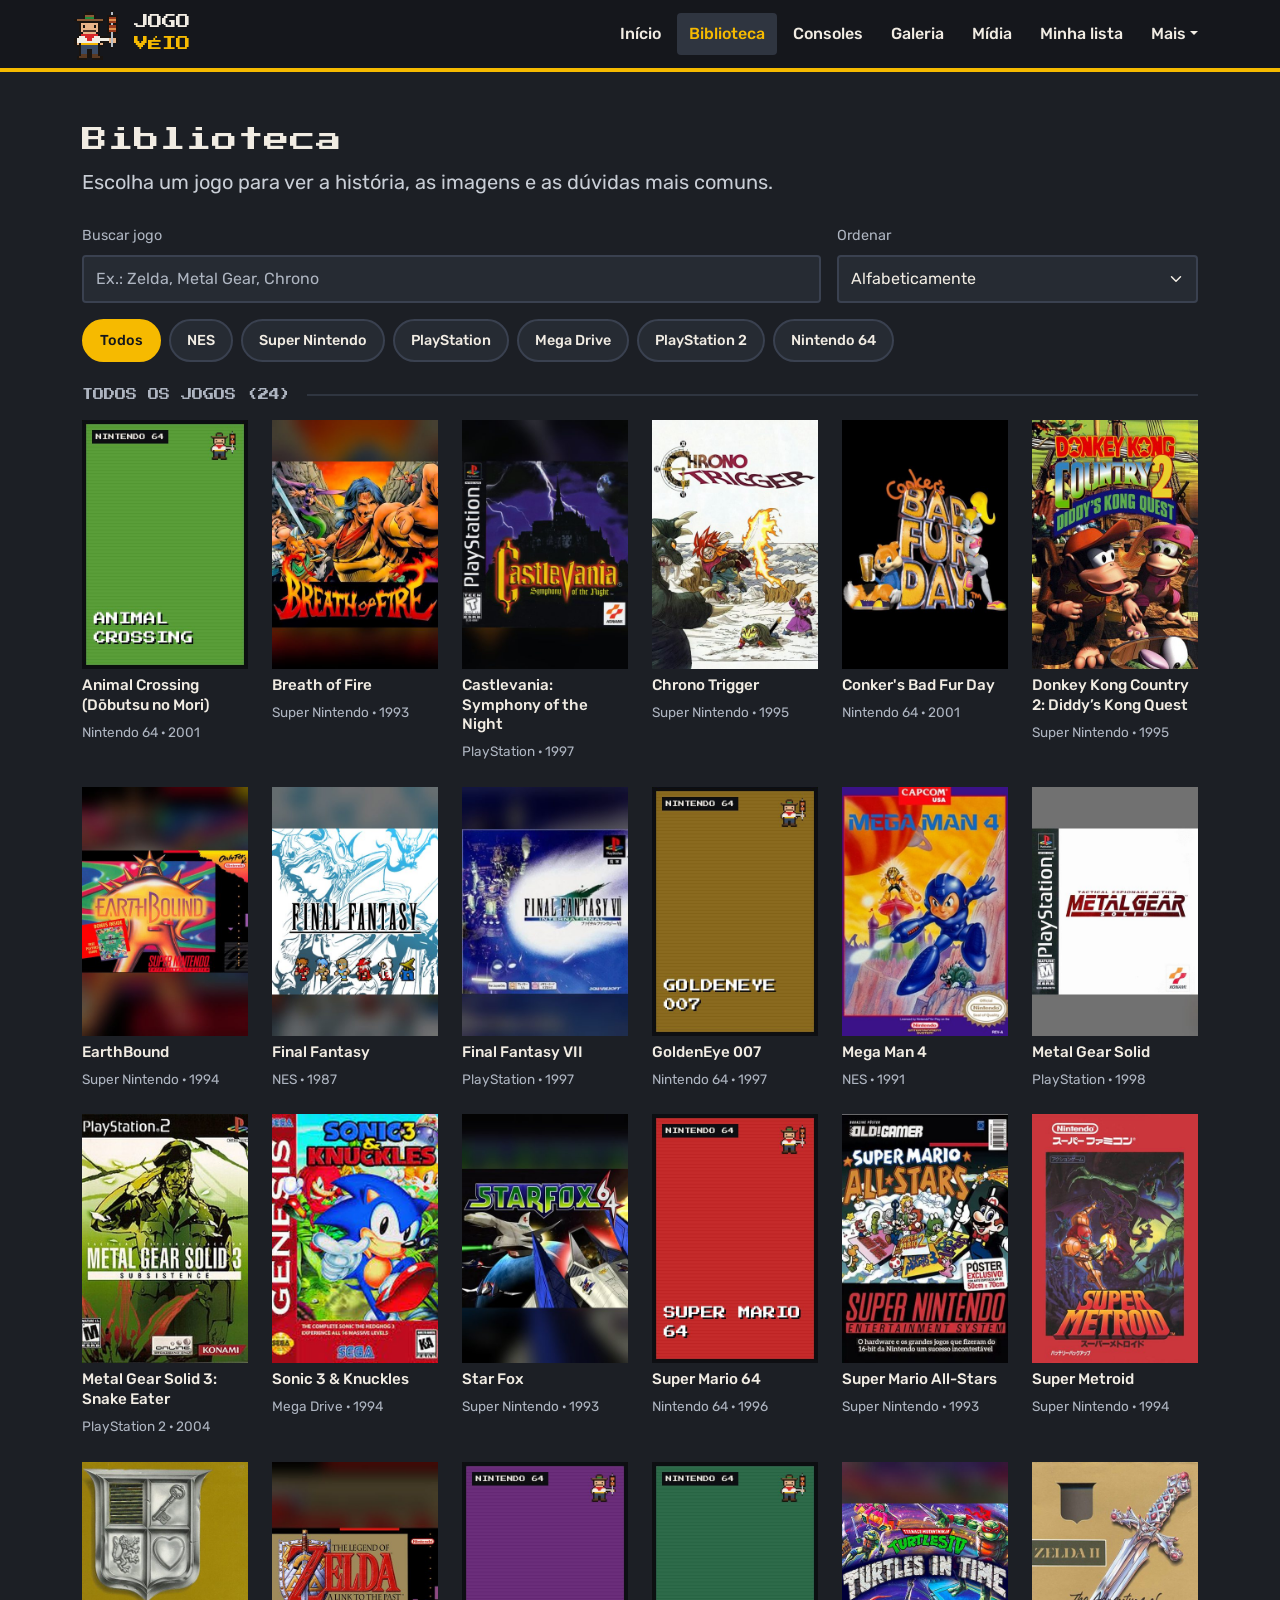
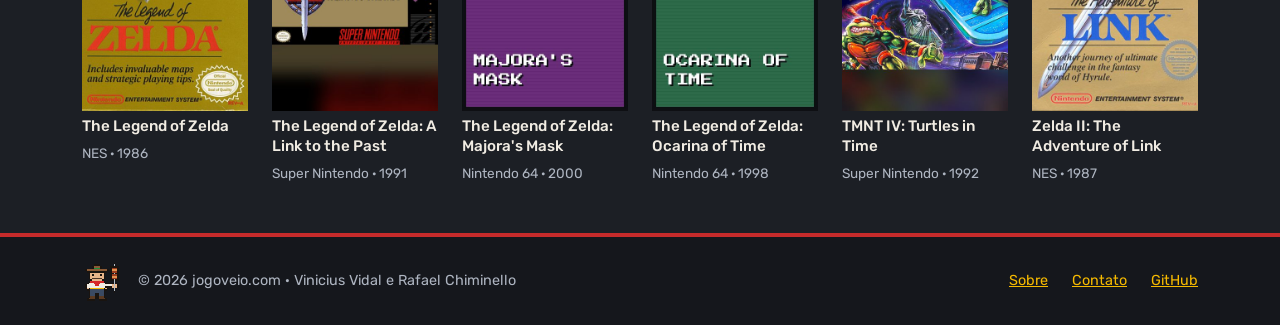
==== biblioteca.html @ 81c116ad "Primeira versão do Jogo Véio" ====
<!DOCTYPE html>
<html lang="pt-BR">
<head>
  <meta charset="UTF-8">
  <meta name="viewport" content="width=device-width, initial-scale=1.0">
  <title>Biblioteca | Jogo Véio</title>
  <link rel="icon" href="img/favicon.png">
  <link rel="stylesheet" href="css/bootstrap.min.css">
  <link rel="stylesheet" href="css/estilo.css">
</head>
<body>
  <header id="topo">
    <nav class="navbar navbar-expand-lg navbar-dark container py-2">
      <a class="marca" href="index.html">
        <img class="pixelado" src="img/logo.png" alt="Logo do Jogo Véio: gaúcho em pixel art segurando um espeto">
        <span class="marca-nome">JOGO<br><span>VÉIO</span></span>
      </a>
      <button class="navbar-toggler" type="button" data-bs-toggle="collapse" data-bs-target="#menu" aria-controls="menu" aria-expanded="false" aria-label="Abrir menu">
        <span class="navbar-toggler-icon"></span>
      </button>
      <div class="collapse navbar-collapse justify-content-end" id="menu">
        <ul class="navbar-nav gap-1 mt-3 mt-lg-0">
          <li class="nav-item"><a class="menu-link d-block" href="index.html">Início</a></li>
          <li class="nav-item"><a class="menu-link d-block ativo" href="biblioteca.html">Biblioteca</a></li>
          <li class="nav-item"><a class="menu-link d-block" href="consoles.html">Consoles</a></li>
          <li class="nav-item"><a class="menu-link d-block" href="galeria.html">Galeria</a></li>
          <li class="nav-item"><a class="menu-link d-block" href="midia.html">Mídia</a></li>
          <li class="nav-item"><a class="menu-link d-block" href="minha-lista.html">Minha lista</a></li>
          <li class="nav-item dropdown">
            <a class="menu-link d-block dropdown-toggle" href="#" role="button" data-bs-toggle="dropdown" aria-expanded="false">Mais</a>
            <ul class="dropdown-menu dropdown-menu-end">
              <li><a class="dropdown-item" href="comparativo.html">Comparativo</a></li>
              <li><a class="dropdown-item" href="sobre.html">Sobre</a></li>
              <li><a class="dropdown-item" href="contato.html">Contato</a></li>
              <li><hr class="dropdown-divider"></li>
              <li><a class="dropdown-item" href="https://retroachievements.org" target="_blank" rel="noopener">RetroAchievements</a></li>
              <li><a class="dropdown-item" href="https://github.com" target="_blank" rel="noopener">GitHub do projeto</a></li>
            </ul>
          </li>
        </ul>
      </div>
    </nav>
  </header>
  <main class="container py-5">
    <section class="mb-4">
      <h1>Biblioteca</h1>
      <p class="texto-suave fs-5 m-0">Escolha um jogo para ver a história, as imagens e as dúvidas mais comuns.</p>
    </section>

    <section class="d-flex flex-column gap-3 mb-4" aria-label="Busca e filtros">
      <div class="row g-3 align-items-end">
        <div class="col-md-8">
          <label class="form-label" for="busca">Buscar jogo</label>
          <input class="form-control campo-busca" type="search" id="busca" placeholder="Ex.: Zelda, Metal Gear, Chrono">
        </div>
        <div class="col-md-4">
          <label class="form-label" for="ordem">Ordenar</label>
          <select class="form-select campo-busca" id="ordem">
            <option value="nome">Alfabeticamente</option>
            <option value="ano">Ano de lançamento</option>
            <option value="console">Console</option>
          </select>
        </div>
      </div>
      <div class="d-flex flex-wrap gap-2" id="filtros"></div>
    </section>

    <p class="contador" id="contador">TODOS OS JOGOS</p>
    <div class="alert alert-escuro d-none" id="aviso-vazio" role="alert">
      Nenhum jogo encontrado. Tente outro nome ou escolha "Todos" nos consoles.
    </div>
    <div class="grade-capas" id="grade"></div>
  </main>

  <footer id="rodape">
    <div class="container py-4 d-flex flex-wrap gap-3 justify-content-between align-items-center">
      <div class="d-flex align-items-center gap-3">
        <img class="pixelado" src="img/logo.png" alt="">
        <span>© 2026 jogoveio.com · Vinicius Vidal e Rafael Chiminello</span>
      </div>
      <div class="d-flex gap-4">
        <a href="sobre.html">Sobre</a>
        <a href="contato.html">Contato</a>
        <a href="https://github.com" target="_blank" rel="noopener">GitHub</a>
      </div>
    </div>
  </footer>
  <script src="js/bootstrap.bundle.min.js"></script>
  <script src="js/dados.js"></script>
  <script src="js/biblioteca.js"></script>
</body>
</html>
---- css/estilo.css ----
/*
  Jogo Véio - jogoveio.com
  Arquivo: estilo.css
  Descrição: estilos gerais do site (cores, fontes, menu, cards, páginas e responsividade).
  Autores: Vinicius Vidal e Rafael Chiminello
  Disciplina: Desenvolvimento Front-End para Web - Universidade Positivo - 2026
*/

@font-face {
  font-family: "Press Start 2P";
  src: url("../fonts/press-start-2p.woff2") format("woff2");
  font-weight: 400;
  font-display: swap;
}

@font-face {
  font-family: "Rubik";
  src: url("../fonts/rubik-400.woff2") format("woff2");
  font-weight: 400;
  font-display: swap;
}

@font-face {
  font-family: "Rubik";
  src: url("../fonts/rubik-500.woff2") format("woff2");
  font-weight: 500;
  font-display: swap;
}

@font-face {
  font-family: "Rubik";
  src: url("../fonts/rubik-700.woff2") format("woff2");
  font-weight: 700;
  font-display: swap;
}

:root {
  --fundo: #1C1F25;
  --fundo-escuro: #15171C;
  --superficie: #262B33;
  --superficie-2: #2F3540;
  --borda: #3A4150;
  --texto: #F1ECE3;
  --texto-suave: #C9CED6;
  --texto-apagado: #AEB5C1;
  --amarelo: #F6BA00;
  --amarelo-claro: #FFD34D;
  --verde: #2E9E4F;
  --verde-claro: #6FD08C;
  --vermelho: #C62B2B;
  --preto: #0D0F12;
  --fonte-pixel: "Press Start 2P", "Courier New", monospace;
  --fonte-texto: "Rubik", "Segoe UI", Arial, sans-serif;
}

body {
  background-color: var(--fundo);
  color: var(--texto);
  font-family: var(--fonte-texto);
  font-size: 1rem;
  line-height: 1.6;
  min-height: 100vh;
  display: flex;
  flex-direction: column;
}

main {
  flex: 1;
}

h1,
h2,
h3 {
  font-family: var(--fonte-pixel);
  line-height: 1.5;
  font-weight: 400;
}

h1 {
  font-size: 1.6rem;
}

h2 {
  font-size: 1.1rem;
  margin-bottom: 1.25rem;
}

h3 {
  font-size: 0.85rem;
}

a {
  color: var(--amarelo);
}

a:hover {
  color: var(--amarelo-claro);
}

img {
  max-width: 100%;
}

:focus-visible {
  outline: 3px solid var(--amarelo);
  outline-offset: 2px;
}

.pixelado {
  image-rendering: pixelated;
}

.texto-suave {
  color: var(--texto-suave);
}

.texto-apagado {
  color: var(--texto-apagado);
}

#topo {
  background-color: var(--fundo-escuro);
  border-bottom: 4px solid var(--amarelo);
}

.marca {
  display: flex;
  align-items: center;
  gap: 0.75rem;
  color: var(--texto);
  text-decoration: none;
}

.marca:hover {
  color: var(--texto);
}

.marca img {
  width: 52px;
  height: 52px;
}

.marca-nome {
  font-family: var(--fonte-pixel);
  font-size: 0.9rem;
  line-height: 1.5;
}

.marca-nome span {
  color: var(--amarelo);
}

.menu-link {
  color: var(--texto);
  font-weight: 500;
  padding: 0.5rem 0.75rem;
  border-radius: 4px;
  text-decoration: none;
  transition: background-color 0.15s, color 0.15s;
}

.menu-link:hover,
.menu-link.ativo {
  background-color: var(--superficie-2);
  color: var(--amarelo);
}

.navbar-toggler {
  border: 2px solid var(--borda);
}

.dropdown-menu {
  background-color: var(--superficie);
  border: 2px solid var(--borda);
}

.dropdown-item {
  color: var(--texto);
}

.dropdown-item:hover,
.dropdown-item:focus {
  background-color: var(--superficie-2);
  color: var(--amarelo);
}

.botao-pixel {
  display: inline-block;
  font-family: var(--fonte-pixel);
  font-size: 0.75rem;
  line-height: 1.4;
  padding: 1rem 1.25rem;
  border: 3px solid var(--preto);
  box-shadow: 5px 5px 0 var(--preto);
  text-decoration: none;
  cursor: pointer;
  transition: transform 0.1s, box-shadow 0.1s;
}

.botao-pixel:hover {
  transform: translate(2px, 2px);
  box-shadow: 3px 3px 0 var(--preto);
}

.botao-amarelo {
  background-color: var(--amarelo);
  color: var(--fundo-escuro);
}

.botao-amarelo:hover {
  color: var(--fundo-escuro);
}

.botao-escuro {
  background-color: var(--superficie);
  color: var(--texto);
}

.botao-escuro:hover {
  color: var(--texto);
}

.botao-verde {
  background-color: var(--verde);
  color: var(--fundo-escuro);
}

#destaque {
  padding: 4rem 0 3rem;
}

#destaque h1 {
  font-size: 2rem;
}

.destaque-sub {
  color: var(--verde-claro);
  font-family: var(--fonte-pixel);
  font-size: 0.7rem;
}

.moldura-logo {
  width: 320px;
  max-width: 100%;
  aspect-ratio: 1 / 1;
  background-color: var(--superficie);
  border: 4px solid var(--preto);
  box-shadow: 10px 10px 0 var(--amarelo);
  display: flex;
  align-items: center;
  justify-content: center;
}

.moldura-logo img {
  width: 85%;
}

.faixa-consoles {
  background-color: var(--fundo-escuro);
  border-top: 2px solid var(--superficie-2);
  border-bottom: 2px solid var(--superficie-2);
}

.pilula {
  background-color: var(--superficie);
  color: var(--texto);
  border: 2px solid var(--borda);
  border-radius: 999px;
  padding: 0.5rem 1rem;
  font-size: 0.9rem;
  font-weight: 500;
  text-decoration: none;
  white-space: nowrap;
  cursor: pointer;
}

.pilula:hover {
  border-color: var(--amarelo);
  color: var(--amarelo);
}

.pilula.ativa {
  background-color: var(--amarelo);
  border-color: var(--amarelo);
  color: var(--fundo-escuro);
}

.card-jogo {
  background-color: var(--superficie);
  border: 3px solid var(--preto);
  border-radius: 0;
  box-shadow: 6px 6px 0 var(--preto);
  color: var(--texto);
  height: 100%;
}

.card-jogo .card-img-top {
  border-radius: 0;
  aspect-ratio: 3 / 4;
  object-fit: cover;
  object-position: center;
  border-bottom: 3px solid var(--preto);
}

.card-jogo .card-title {
  font-family: var(--fonte-texto);
  font-size: 1.1rem;
  font-weight: 700;
}

.lista-duvidas a {
  display: flex;
  justify-content: space-between;
  align-items: center;
  gap: 1rem;
  background-color: var(--superficie);
  color: var(--texto);
  text-decoration: none;
  padding: 1rem 1.25rem;
  border-left: 6px solid var(--amarelo);
  margin-bottom: 0.75rem;
}

.lista-duvidas a:hover {
  background-color: var(--superficie-2);
}

.caixa-assistente {
  background-color: var(--verde);
  color: var(--preto);
  border: 3px solid var(--preto);
  box-shadow: 6px 6px 0 var(--preto);
  padding: 1.75rem;
}

.caixa-assistente h2 {
  font-size: 0.95rem;
}

.campo-busca {
  background-color: var(--superficie);
  color: var(--texto);
  border: 2px solid var(--borda);
  border-radius: 4px;
  min-height: 48px;
}

.campo-busca::placeholder {
  color: var(--texto-apagado);
}

.campo-busca:focus {
  background-color: var(--superficie);
  color: var(--texto);
  border-color: var(--amarelo);
  box-shadow: none;
}

.form-label {
  color: var(--texto-apagado);
  font-size: 0.9rem;
}

.grade-capas {
  display: grid;
  grid-template-columns: repeat(auto-fill, minmax(160px, 1fr));
  gap: 1.5rem;
}

.capa-link {
  display: flex;
  flex-direction: column;
  gap: 0.4rem;
  color: var(--texto);
  text-decoration: none;
}

.capa-link img {
  aspect-ratio: 2 / 3;
  width: 100%;
  object-fit: cover;
  transition: transform 0.15s, box-shadow 0.15s;
}

.capa-link:hover {
  color: var(--amarelo);
}

.capa-link:hover img {
  transform: translateY(-6px);
  box-shadow: 0 0 0 3px var(--amarelo);
}

.capa-nome {
  font-weight: 500;
  font-size: 0.95rem;
  line-height: 1.3;
}

.capa-info {
  font-size: 0.85rem;
  color: var(--texto-apagado);
}

.contador {
  display: flex;
  align-items: center;
  gap: 1rem;
  font-family: var(--fonte-pixel);
  font-size: 0.7rem;
  color: var(--texto-apagado);
}

.contador::after {
  content: "";
  flex: 1;
  height: 2px;
  background-color: var(--superficie-2);
}

.alert-escuro {
  background-color: var(--superficie);
  color: var(--texto);
  border: 2px solid var(--borda);
}

#rodape {
  background-color: var(--fundo-escuro);
  border-top: 4px solid var(--vermelho);
  color: var(--texto-apagado);
  font-size: 0.9rem;
}

#rodape img {
  width: 40px;
  height: 40px;
}

@media (max-width: 575.98px) {
  h1 {
    font-size: 1.2rem;
  }

  #destaque {
    padding: 2rem 0;
  }

  #destaque h1 {
    font-size: 1.25rem;
  }

  .moldura-logo {
    width: 160px;
    box-shadow: 6px 6px 0 var(--amarelo);
  }

  .faixa-consoles .d-flex {
    flex-wrap: nowrap !important;
    overflow-x: auto;
  }

  .grade-capas {
    grid-template-columns: repeat(2, 1fr);
    gap: 1rem;
  }

  .botao-pixel {
    display: block;
    text-align: center;
  }
}

@media (prefers-reduced-motion: reduce) {
  * {
    transition: none !important;
  }
}

.numero {
  display: flex;
  flex-direction: column;
  align-items: center;
  gap: 0.25rem;
  min-width: 140px;
}

.numero-valor {
  font-family: var(--fonte-pixel);
  font-size: 1.75rem;
  color: var(--amarelo);
}

.numero-rotulo {
  color: var(--texto-apagado);
  font-size: 0.95rem;
}

.cartao-equipe {
  background-color: var(--superficie);
  border: 3px solid var(--preto);
  box-shadow: 6px 6px 0 var(--preto);
  padding: 1.5rem;
  height: 100%;
}

.avatar-pixel {
  flex: 0 0 auto;
  width: 72px;
  height: 72px;
  display: flex;
  align-items: center;
  justify-content: center;
  background-color: var(--amarelo);
  color: var(--preto);
  border: 3px solid var(--preto);
  font-family: var(--fonte-pixel);
  font-size: 1rem;
}

.contadores {
  display: flex;
  flex-wrap: wrap;
  gap: 1rem;
}

.contador-status {
  flex: 1 1 140px;
  background-color: var(--superficie);
  border-top: 5px solid var(--borda);
  padding: 1rem 1.25rem;
  display: flex;
  flex-direction: column;
}

.contador-status strong {
  font-family: var(--fonte-pixel);
  font-size: 1.4rem;
  font-weight: 400;
}

.status-quero {
  border-top-color: var(--amarelo);
}

.status-jogando {
  border-top-color: #4D8FE8;
}

.status-zerado {
  border-top-color: var(--verde);
}

.caixa-formulario {
  background-color: var(--superficie);
  border: 3px solid var(--preto);
  box-shadow: 6px 6px 0 var(--preto);
  padding: 1.5rem;
}

.item-lista {
  display: flex;
  gap: 1rem;
  background-color: var(--superficie);
  border: 3px solid var(--preto);
  box-shadow: 5px 5px 0 var(--preto);
  padding: 1rem;
  height: 100%;
}

.item-lista img {
  width: 96px;
  flex: 0 0 96px;
  aspect-ratio: 2 / 3;
  object-fit: cover;
  border: 2px solid var(--preto);
  align-self: flex-start;
}

.item-lista .form-select,
.item-lista .form-control {
  min-height: 40px;
}

.etiqueta-status {
  display: inline-block;
  font-size: 0.8rem;
  font-weight: 700;
  padding: 0.2rem 0.6rem;
  color: var(--preto);
}

@media (max-width: 575.98px) {
  .numero-valor {
    font-size: 1.3rem;
  }

  .item-lista img {
    width: 72px;
    flex-basis: 72px;
  }
}

.form-select.campo-busca {
  --bs-form-select-bg-img: url("data:image/svg+xml,%3csvg xmlns='http://www.w3.org/2000/svg' viewBox='0 0 16 16'%3e%3cpath fill='none' stroke='%23F1ECE3' stroke-linecap='round' stroke-linejoin='round' stroke-width='2' d='m2 5 6 6 6-6'/%3e%3c/svg%3e");
}

.btn-outline-danger {
  --bs-btn-color: #FF8A8A;
  --bs-btn-border-color: #FF8A8A;
  --bs-btn-hover-bg: #C62B2B;
  --bs-btn-hover-border-color: #C62B2B;
  --bs-btn-hover-color: #FFFFFF;
}

.tabela-veio {
  --bs-table-bg: var(--superficie);
  --bs-table-color: var(--texto);
  --bs-table-hover-bg: var(--superficie-2);
  --bs-table-hover-color: var(--texto);
  --bs-table-border-color: var(--borda);
  border: 3px solid var(--preto);
  box-shadow: 6px 6px 0 var(--preto);
  margin-bottom: 1rem;
}

.tabela-veio thead th {
  background-color: var(--fundo-escuro);
  color: var(--amarelo);
  white-space: nowrap;
}

.tabela-veio a {
  font-weight: 500;
}

#tabela-jogos tbody th {
  font-weight: 500;
  min-width: 220px;
}

.botao-coluna {
  background: none;
  border: 0;
  padding: 0;
  color: inherit;
  font-weight: 700;
  cursor: pointer;
}

.botao-coluna:hover {
  text-decoration: underline;
}

.tabela-duelo th[scope="row"] {
  color: var(--texto-apagado);
  font-weight: 500;
  width: 22%;
}

.tabela-duelo td {
  width: 39%;
}

.capa-duelo {
  width: 110px;
  aspect-ratio: 2 / 3;
  object-fit: cover;
  border: 2px solid var(--preto);
}

.grade-galeria {
  display: grid;
  grid-template-columns: repeat(auto-fill, minmax(220px, 1fr));
  grid-auto-flow: dense;
  gap: 1rem;
}

.item-galeria {
  margin: 0;
  display: flex;
  flex-direction: column;
  gap: 0.4rem;
}

.item-galeria:nth-child(7n + 1) {
  grid-column: span 2;
  grid-row: span 2;
}

.item-galeria button {
  flex: 1;
  padding: 0;
  border: 3px solid var(--preto);
  background-color: var(--fundo-escuro);
  cursor: zoom-in;
  overflow: hidden;
}

.item-galeria img {
  display: block;
  width: 100%;
  height: 100%;
  aspect-ratio: 4 / 3;
  object-fit: cover;
  transition: transform 0.2s;
}

.item-galeria button:hover img,
.item-galeria button:focus-visible img {
  transform: scale(1.05);
}

.item-galeria figcaption {
  display: flex;
  flex-direction: column;
  font-size: 0.85rem;
  line-height: 1.3;
}

.item-galeria figcaption span {
  color: var(--texto-apagado);
}

.caixa-ampliada {
  width: min(960px, 94vw);
  padding: 0;
  background-color: var(--fundo-escuro);
  color: var(--texto);
  border: 4px solid var(--amarelo);
}

.caixa-ampliada::backdrop {
  background-color: rgba(0, 0, 0, 0.85);
}

.caixa-ampliada img {
  display: block;
  width: 100%;
  max-height: 72vh;
  object-fit: contain;
  background-color: #000000;
}

.rodape-ampliada {
  display: flex;
  justify-content: space-between;
  align-items: center;
  gap: 1rem;
  padding: 0.75rem 1rem;
}

.fechar-ampliada {
  position: absolute;
  top: 0.5rem;
  right: 0.5rem;
  width: 44px;
  height: 44px;
  background-color: var(--fundo-escuro);
  color: var(--texto);
  border: 2px solid var(--borda);
  font-size: 1.5rem;
  line-height: 1;
  cursor: pointer;
}

@media (max-width: 575.98px) {
  .grade-galeria {
    grid-template-columns: repeat(2, 1fr);
    gap: 0.75rem;
  }

  .item-galeria:nth-child(7n + 1) {
    grid-column: span 2;
    grid-row: auto;
  }
}
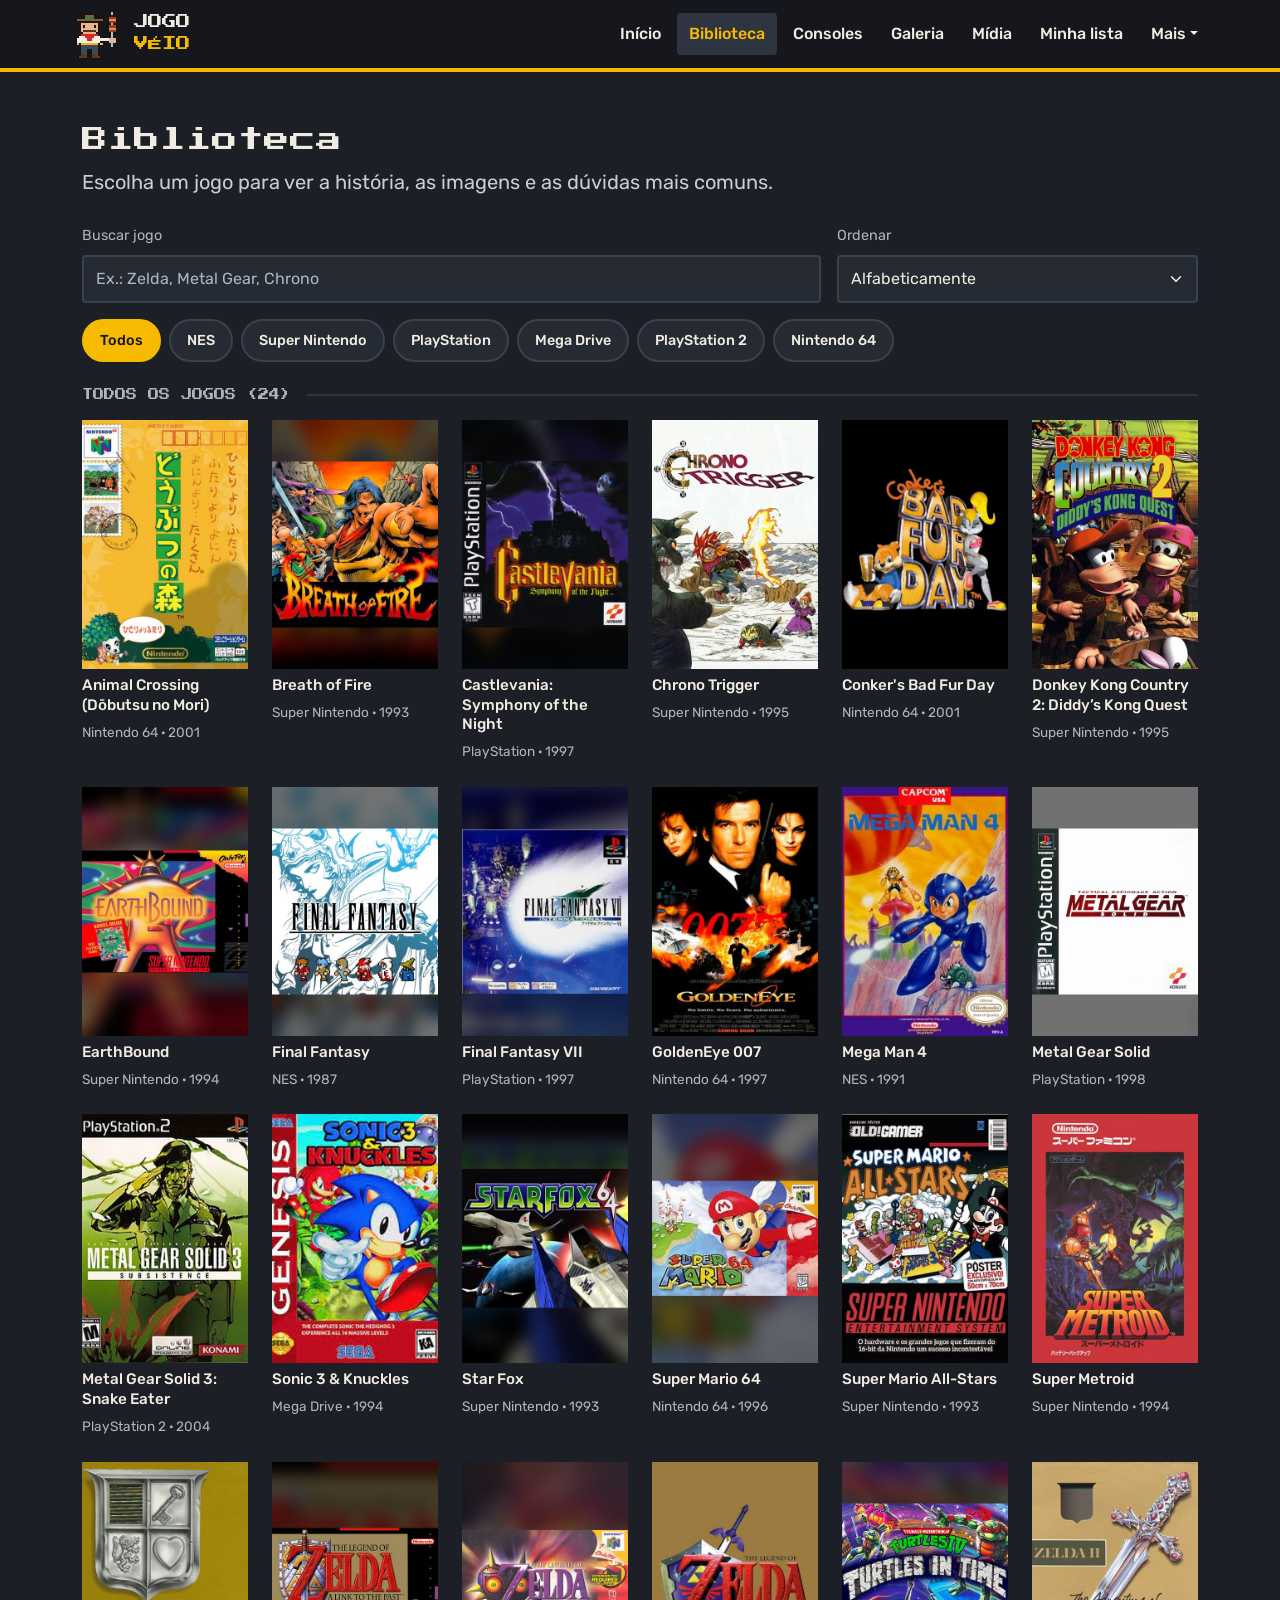
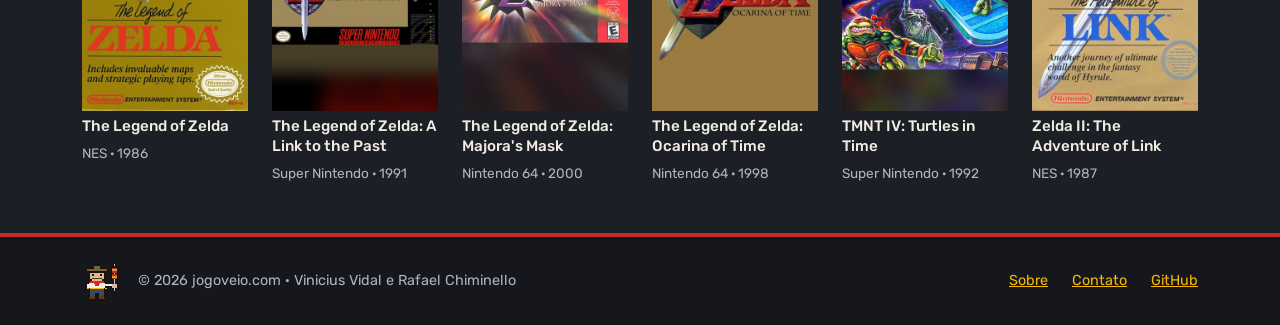
==== commit 6e505574: "Versão Final" ====
--- a/biblioteca.html
+++ b/biblioteca.html
@@ -34,7 +34,7 @@
               <li><a class="dropdown-item" href="contato.html">Contato</a></li>
               <li><hr class="dropdown-divider"></li>
               <li><a class="dropdown-item" href="https://retroachievements.org" target="_blank" rel="noopener">RetroAchievements</a></li>
-              <li><a class="dropdown-item" href="https://github.com" target="_blank" rel="noopener">GitHub do projeto</a></li>
+              <li><a class="dropdown-item" href="https://github.com/viniciusvidall27-beep/jogo_veio" target="_blank" rel="noopener">GitHub do projeto</a></li>
             </ul>
           </li>
         </ul>
@@ -81,7 +81,7 @@
       <div class="d-flex gap-4">
         <a href="sobre.html">Sobre</a>
         <a href="contato.html">Contato</a>
-        <a href="https://github.com" target="_blank" rel="noopener">GitHub</a>
+        <a href="https://github.com/viniciusvidall27-beep/jogo_veio" target="_blank" rel="noopener">GitHub</a>
       </div>
     </div>
   </footer>
--- a/css/estilo.css
+++ b/css/estilo.css
@@ -774,3 +774,287 @@
     grid-row: auto;
   }
 }
+
+.tabela-duelo .linha-idade {
+  color: var(--amarelo);
+  padding-top: 0.9rem;
+  padding-bottom: 0.9rem;
+}
+
+.linha-tempo {
+  list-style: none;
+  margin: 0;
+  padding: 0;
+  display: flex;
+  justify-content: space-between;
+  position: relative;
+}
+
+.linha-tempo::before {
+  content: "";
+  position: absolute;
+  left: 0;
+  right: 0;
+  top: 2.15rem;
+  height: 4px;
+  background-color: var(--borda);
+}
+
+.ponto-tempo {
+  position: relative;
+  display: flex;
+  flex-direction: column;
+  align-items: center;
+  gap: 1.4rem;
+  text-align: center;
+  flex: 1;
+}
+
+.ponto-tempo::after {
+  content: "";
+  position: absolute;
+  top: 1.75rem;
+  width: 20px;
+  height: 20px;
+  background-color: var(--amarelo);
+  border: 3px solid var(--preto);
+}
+
+.ano-tempo {
+  font-family: var(--fonte-pixel);
+  font-size: 0.8rem;
+  color: var(--amarelo);
+}
+
+.ponto-tempo a {
+  color: var(--texto);
+  font-weight: 500;
+  text-decoration: none;
+}
+
+.ponto-tempo a:hover {
+  color: var(--amarelo);
+}
+
+.card-console .card-img-top {
+  aspect-ratio: 16 / 9;
+  object-fit: contain;
+  background-color: var(--fundo-escuro);
+}
+
+.foto-reserva {
+  aspect-ratio: 16 / 9;
+  display: flex;
+  align-items: center;
+  justify-content: center;
+  background-color: var(--fundo-escuro);
+  border-bottom: 3px solid var(--preto);
+  color: var(--texto-apagado);
+  font-family: var(--fonte-pixel);
+  font-size: 0.9rem;
+  text-align: center;
+  padding: 1rem;
+}
+
+@media (max-width: 767.98px) {
+  .linha-tempo {
+    flex-direction: column;
+    gap: 1.25rem;
+    padding-left: 2.5rem;
+  }
+
+  .linha-tempo::before {
+    left: 0.6rem;
+    right: auto;
+    top: 0;
+    bottom: 0;
+    width: 4px;
+    height: auto;
+  }
+
+  .ponto-tempo {
+    flex-direction: row;
+    align-items: center;
+    gap: 1rem;
+    text-align: left;
+  }
+
+  .ponto-tempo::after {
+    top: auto;
+    left: -2.4rem;
+  }
+}
+
+.radio-tocando {
+  background-color: var(--superficie);
+  border: 3px solid var(--preto);
+  box-shadow: 6px 6px 0 var(--amarelo);
+  padding: 1.5rem;
+  height: 100%;
+}
+
+.radio-capa {
+  display: block;
+  width: 160px;
+  aspect-ratio: 2 / 3;
+  object-fit: cover;
+  border: 3px solid var(--preto);
+  margin-bottom: 1rem;
+}
+
+.rotulo-radio {
+  margin: 0;
+  font-family: var(--fonte-pixel);
+  font-size: 0.65rem;
+  color: var(--amarelo);
+}
+
+.radio-musica {
+  margin: 0.5rem 0 0.25rem;
+  font-family: var(--fonte-texto);
+  font-size: 1.4rem;
+  font-weight: 700;
+}
+
+.lista-radio {
+  list-style: none;
+  margin: 0;
+  padding: 0;
+  display: flex;
+  flex-direction: column;
+  gap: 0.6rem;
+}
+
+.faixa-radio {
+  width: 100%;
+  display: flex;
+  align-items: center;
+  gap: 1rem;
+  padding: 0.6rem 0.8rem;
+  background-color: var(--superficie);
+  color: var(--texto);
+  border: 2px solid var(--borda);
+  text-align: left;
+  cursor: pointer;
+}
+
+.faixa-radio:hover {
+  border-color: var(--amarelo);
+}
+
+.faixa-radio.ativa {
+  border-color: var(--amarelo);
+  background-color: var(--superficie-2);
+  box-shadow: inset 6px 0 0 var(--amarelo);
+}
+
+.faixa-radio img {
+  width: 44px;
+  aspect-ratio: 2 / 3;
+  object-fit: cover;
+  border: 2px solid var(--preto);
+}
+
+.faixa-texto {
+  display: flex;
+  flex-direction: column;
+  line-height: 1.3;
+}
+
+.faixa-texto span {
+  font-size: 0.85rem;
+  color: var(--texto-apagado);
+}
+
+.card-video {
+  margin: 0;
+  background-color: var(--superficie);
+  border: 3px solid var(--preto);
+  box-shadow: 6px 6px 0 var(--preto);
+}
+
+.card-video video {
+  display: block;
+  width: 100%;
+  aspect-ratio: 16 / 9;
+  background-color: #000000;
+}
+
+.card-video figcaption {
+  display: flex;
+  flex-direction: column;
+  gap: 0.25rem;
+  padding: 1rem;
+}
+
+.card-video figcaption span {
+  color: var(--texto-apagado);
+  font-size: 0.9rem;
+}
+
+.form-contato .form-control,
+.form-contato .form-select {
+  background-color: var(--superficie-2);
+  color: var(--texto);
+  border: 2px solid var(--borda);
+  border-radius: 4px;
+  min-height: 46px;
+}
+
+.form-contato .form-control::placeholder {
+  color: var(--texto-apagado);
+}
+
+.form-contato .form-control:hover,
+.form-contato .form-select:hover {
+  border-color: var(--texto-apagado);
+}
+
+.form-contato .form-control:focus,
+.form-contato .form-select:focus {
+  background-color: var(--superficie-2);
+  color: var(--texto);
+  border-color: var(--amarelo);
+  box-shadow: 0 0 0 3px rgba(246, 186, 0, 0.25);
+}
+
+.form-contato .form-control:invalid:not(:placeholder-shown),
+.form-contato.tentou-enviar .form-control:invalid,
+.form-contato.tentou-enviar .form-select:invalid {
+  border-color: #FF8A8A;
+}
+
+.form-contato .form-control:valid:not(:placeholder-shown) {
+  border-color: var(--verde);
+}
+
+.erro-campo {
+  display: none;
+  margin-top: 0.3rem;
+  font-size: 0.85rem;
+  color: #FF8A8A;
+}
+
+.form-contato .form-control:invalid:not(:placeholder-shown) + .erro-campo,
+.form-contato.tentou-enviar .form-control:invalid + .erro-campo,
+.form-contato.tentou-enviar .form-select:invalid + .erro-campo,
+.form-contato.tentou-enviar textarea:invalid + div .erro-campo,
+.form-contato textarea:invalid:not(:placeholder-shown) + div .erro-campo {
+  display: block;
+}
+
+.bloco-contato {
+  background-color: var(--superficie);
+  border-left: 6px solid var(--amarelo);
+  padding: 1.25rem 1.5rem;
+}
+
+.lista-historico {
+  padding-left: 1.1rem;
+  font-size: 0.9rem;
+  color: var(--texto-suave);
+}
+
+.form-contato .form-select {
+  --bs-form-select-bg-img: url("data:image/svg+xml,%3csvg xmlns='http://www.w3.org/2000/svg' viewBox='0 0 16 16'%3e%3cpath fill='none' stroke='%23F1ECE3' stroke-linecap='round' stroke-linejoin='round' stroke-width='2' d='m2 5 6 6 6-6'/%3e%3c/svg%3e");
+}
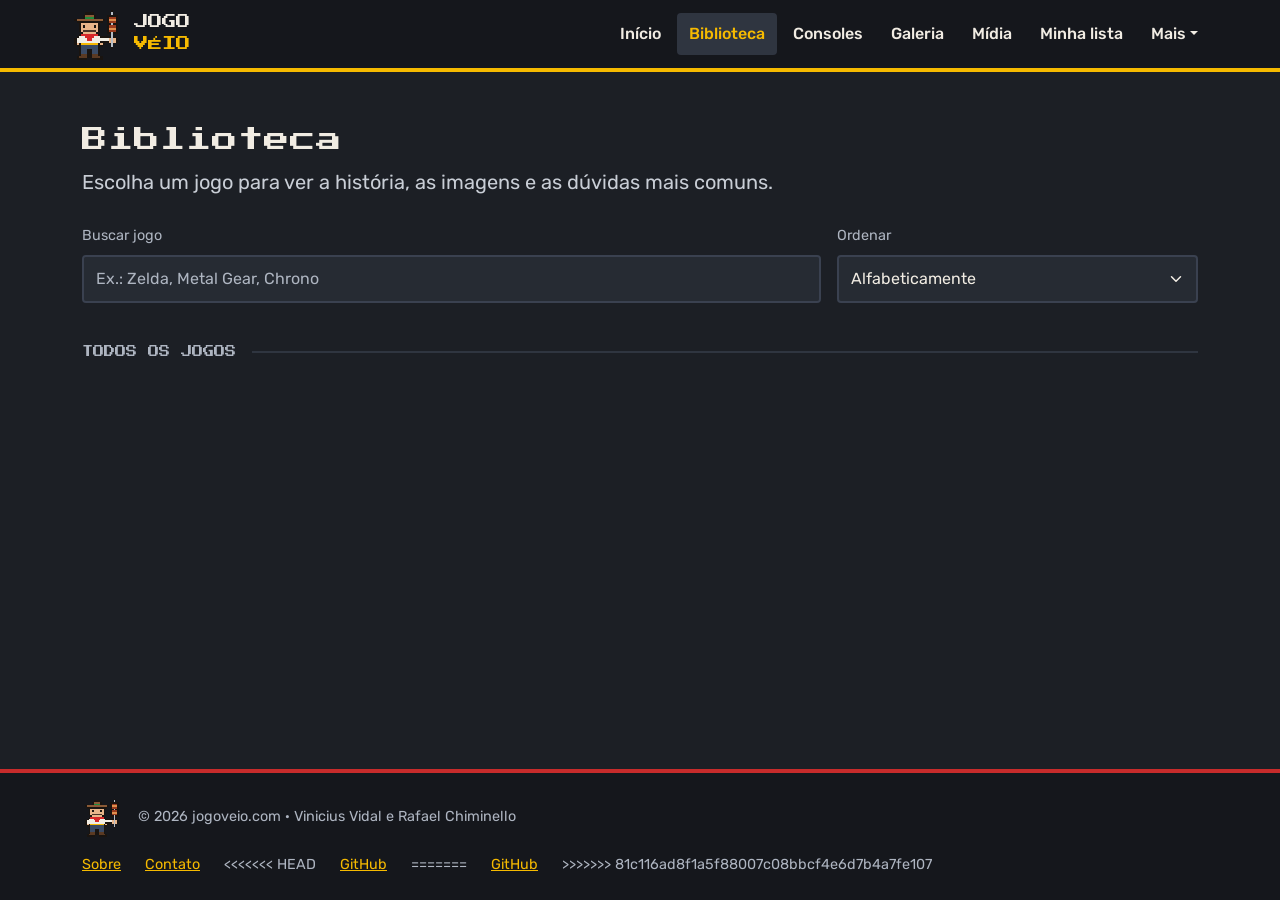
==== commit e12c2fc6: "Versão final do Jogo Véio" ====
--- a/biblioteca.html
+++ b/biblioteca.html
@@ -34,7 +34,11 @@
               <li><a class="dropdown-item" href="contato.html">Contato</a></li>
               <li><hr class="dropdown-divider"></li>
               <li><a class="dropdown-item" href="https://retroachievements.org" target="_blank" rel="noopener">RetroAchievements</a></li>
+<<<<<<< HEAD
               <li><a class="dropdown-item" href="https://github.com/viniciusvidall27-beep/jogo_veio" target="_blank" rel="noopener">GitHub do projeto</a></li>
+=======
+              <li><a class="dropdown-item" href="https://github.com" target="_blank" rel="noopener">GitHub do projeto</a></li>
+>>>>>>> 81c116ad8f1a5f88007c08bbcf4e6d7b4a7fe107
             </ul>
           </li>
         </ul>
@@ -81,7 +85,11 @@
       <div class="d-flex gap-4">
         <a href="sobre.html">Sobre</a>
         <a href="contato.html">Contato</a>
+<<<<<<< HEAD
         <a href="https://github.com/viniciusvidall27-beep/jogo_veio" target="_blank" rel="noopener">GitHub</a>
+=======
+        <a href="https://github.com" target="_blank" rel="noopener">GitHub</a>
+>>>>>>> 81c116ad8f1a5f88007c08bbcf4e6d7b4a7fe107
       </div>
     </div>
   </footer>
--- a/css/estilo.css
+++ b/css/estilo.css
@@ -774,6 +774,7 @@
     grid-row: auto;
   }
 }
+<<<<<<< HEAD
 
 .tabela-duelo .linha-idade {
   color: var(--amarelo);
@@ -1058,3 +1059,5 @@
 .form-contato .form-select {
   --bs-form-select-bg-img: url("data:image/svg+xml,%3csvg xmlns='http://www.w3.org/2000/svg' viewBox='0 0 16 16'%3e%3cpath fill='none' stroke='%23F1ECE3' stroke-linecap='round' stroke-linejoin='round' stroke-width='2' d='m2 5 6 6 6-6'/%3e%3c/svg%3e");
 }
+=======
+>>>>>>> 81c116ad8f1a5f88007c08bbcf4e6d7b4a7fe107
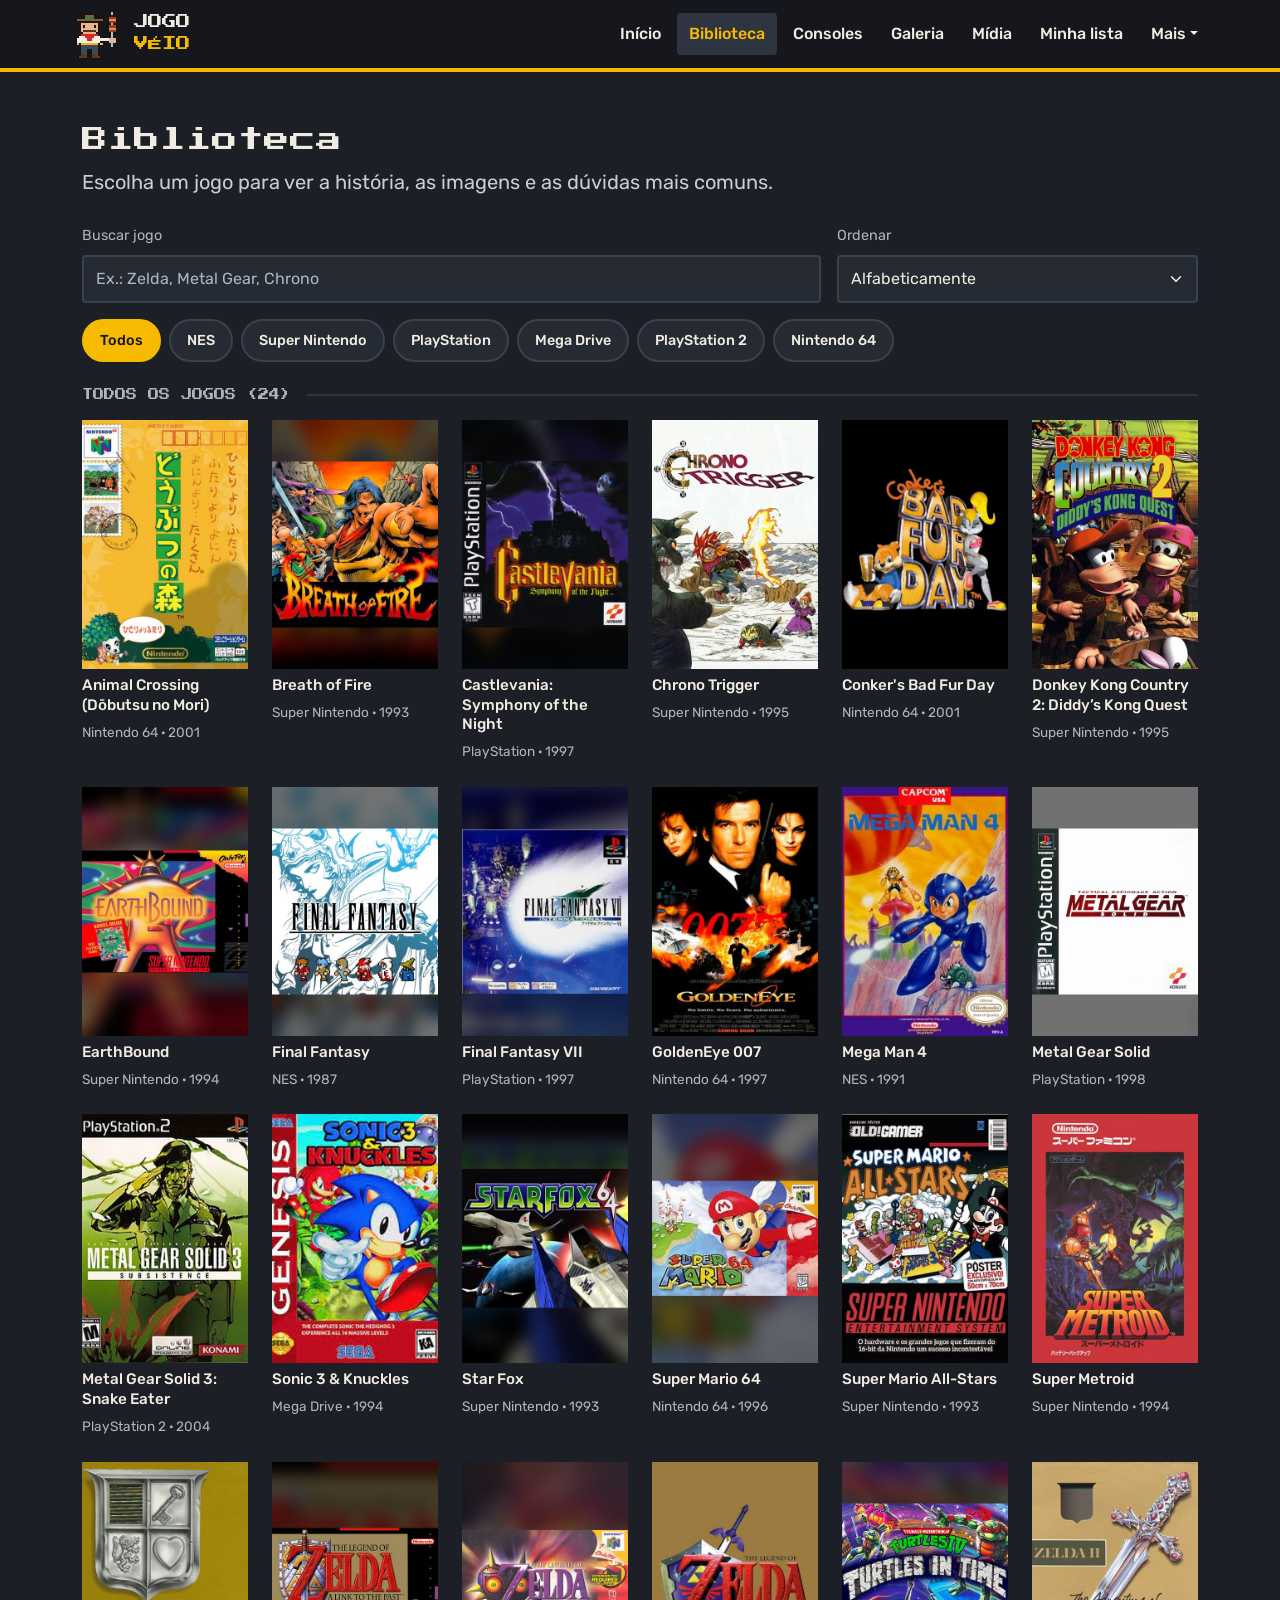
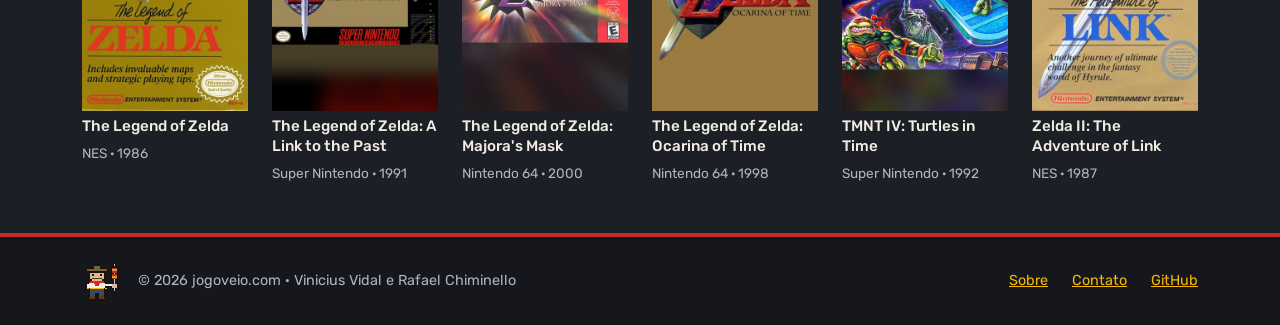
==== commit baf2e2c8: "Corrige conflitos com a versão final" ====
--- a/biblioteca.html
+++ b/biblioteca.html
@@ -34,11 +34,7 @@
               <li><a class="dropdown-item" href="contato.html">Contato</a></li>
               <li><hr class="dropdown-divider"></li>
               <li><a class="dropdown-item" href="https://retroachievements.org" target="_blank" rel="noopener">RetroAchievements</a></li>
-<<<<<<< HEAD
               <li><a class="dropdown-item" href="https://github.com/viniciusvidall27-beep/jogo_veio" target="_blank" rel="noopener">GitHub do projeto</a></li>
-=======
-              <li><a class="dropdown-item" href="https://github.com" target="_blank" rel="noopener">GitHub do projeto</a></li>
->>>>>>> 81c116ad8f1a5f88007c08bbcf4e6d7b4a7fe107
             </ul>
           </li>
         </ul>
@@ -85,11 +81,7 @@
       <div class="d-flex gap-4">
         <a href="sobre.html">Sobre</a>
         <a href="contato.html">Contato</a>
-<<<<<<< HEAD
         <a href="https://github.com/viniciusvidall27-beep/jogo_veio" target="_blank" rel="noopener">GitHub</a>
-=======
-        <a href="https://github.com" target="_blank" rel="noopener">GitHub</a>
->>>>>>> 81c116ad8f1a5f88007c08bbcf4e6d7b4a7fe107
       </div>
     </div>
   </footer>
--- a/css/estilo.css
+++ b/css/estilo.css
@@ -774,7 +774,6 @@
     grid-row: auto;
   }
 }
-<<<<<<< HEAD
 
 .tabela-duelo .linha-idade {
   color: var(--amarelo);
@@ -1059,5 +1058,3 @@
 .form-contato .form-select {
   --bs-form-select-bg-img: url("data:image/svg+xml,%3csvg xmlns='http://www.w3.org/2000/svg' viewBox='0 0 16 16'%3e%3cpath fill='none' stroke='%23F1ECE3' stroke-linecap='round' stroke-linejoin='round' stroke-width='2' d='m2 5 6 6 6-6'/%3e%3c/svg%3e");
 }
-=======
->>>>>>> 81c116ad8f1a5f88007c08bbcf4e6d7b4a7fe107
